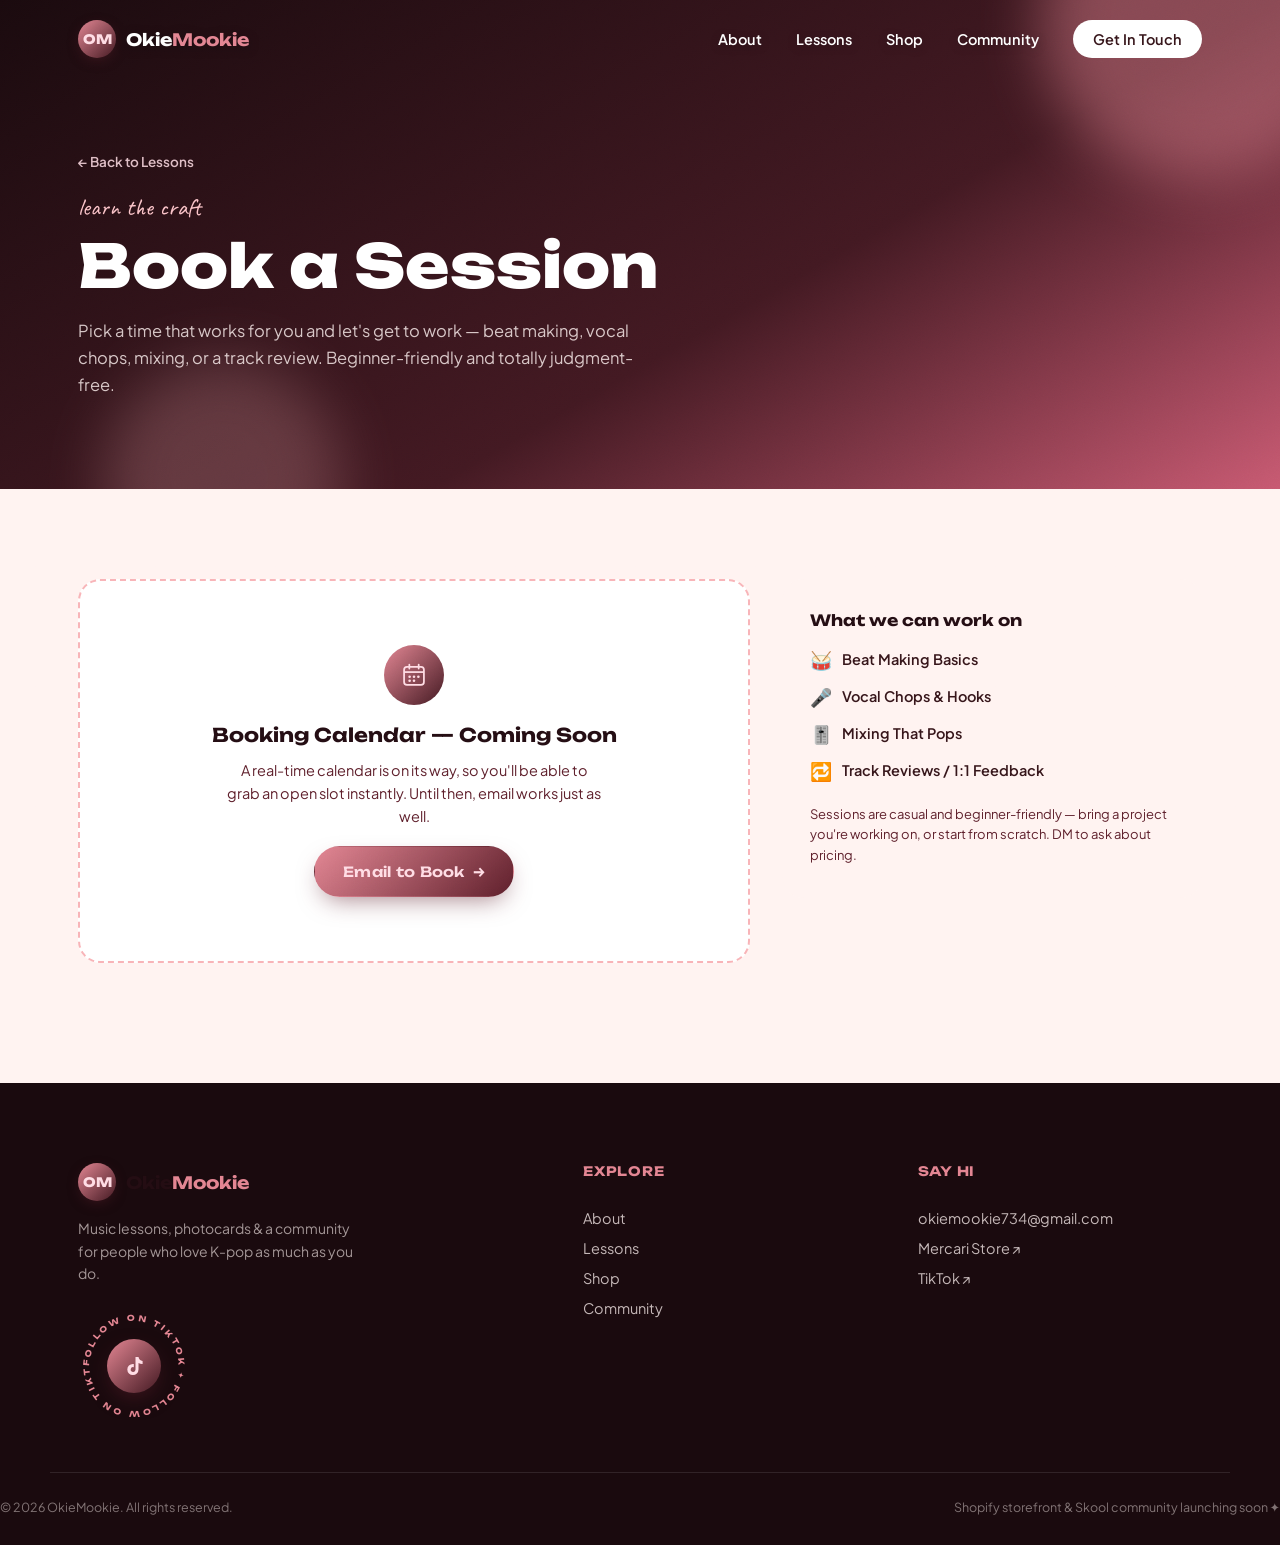
==== book.html @ fa84d5f9 "Initial commit: OkieMookie landing page Hero video/audio, About, Lessons, Shop, Community sections, " ====
<!DOCTYPE html>
<html lang="en">
<head>
<meta charset="UTF-8">
<meta name="viewport" content="width=device-width, initial-scale=1.0">
<title>Book a Session — OkieMookie</title>
<meta name="description" content="Book a 1:1 BandLab production lesson with OkieMookie — beat making, vocal chops, mixing, and more.">
<link rel="icon" type="image/svg+xml" href="favicon.svg">

<link rel="preconnect" href="https://fonts.googleapis.com">
<link rel="preconnect" href="https://fonts.gstatic.com" crossorigin>
<link href="https://fonts.googleapis.com/css2?family=Caveat:wght@600;700&family=Plus+Jakarta+Sans:ital,wght@0,400;0,500;0,600;0,700;0,800;1,500&family=Unbounded:wght@500;700;800;900&display=swap" rel="stylesheet">

<link rel="stylesheet" href="css/style.css">
</head>
<body>

<div class="grain" aria-hidden="true"></div>
<div class="cursor-glow" aria-hidden="true" id="cursorGlow"></div>

<!-- ============ NAV ============ -->
<header class="nav scrolled" id="nav">
  <div class="nav-inner">
    <a href="index.html#home" class="brand">
      <span class="brand-mark">OM</span>
      <span class="brand-word">Okie<em>Mookie</em></span>
    </a>

    <nav class="nav-links" id="navLinks">
      <a href="index.html#about">About</a>
      <a href="index.html#lessons">Lessons</a>
      <a href="index.html#shop">Shop</a>
      <a href="index.html#community">Community</a>
      <a href="index.html#contact" class="nav-cta">Get In Touch</a>
    </nav>

    <button class="nav-toggle" id="navToggle" aria-label="Toggle menu" aria-expanded="false">
      <span></span><span></span><span></span>
    </button>
  </div>
</header>

<!-- ============ PAGE HEADER ============ -->
<header class="page-header">
  <div class="page-header-blob-1" aria-hidden="true"></div>
  <div class="page-header-blob-2" aria-hidden="true"></div>
  <div class="container">
    <a href="index.html#lessons" class="back-link">&larr; Back to Lessons</a>
    <p class="kicker kicker-light reveal">learn the craft</p>
    <h1 class="reveal">Book a Session</h1>
    <p class="section-sub reveal">
      Pick a time that works for you and let's get to work — beat making,
      vocal chops, mixing, or a track review. Beginner-friendly and
      totally judgment-free.
    </p>
  </div>
</header>

<!-- ============ BOOKING ============ -->
<section class="albums-page-section">
  <div class="container">
    <div class="booking-layout">

      <div class="booking-embed-wrap reveal">
        <div class="booking-embed-placeholder">
          <span class="booking-placeholder-icon" aria-hidden="true">
            <svg viewBox="0 0 24 24" fill="none" xmlns="http://www.w3.org/2000/svg">
              <rect x="3.5" y="5" width="17" height="15.5" rx="2.5" stroke="currentColor" stroke-width="1.5"/>
              <path d="M3.5 9.5h17" stroke="currentColor" stroke-width="1.5"/>
              <path d="M8 3v3.5M16 3v3.5" stroke="currentColor" stroke-width="1.5" stroke-linecap="round"/>
              <circle cx="8.25" cy="13.5" r="1.1" fill="currentColor"/>
              <circle cx="12" cy="13.5" r="1.1" fill="currentColor"/>
              <circle cx="15.75" cy="13.5" r="1.1" fill="currentColor"/>
              <circle cx="8.25" cy="17" r="1.1" fill="currentColor"/>
              <circle cx="12" cy="17" r="1.1" fill="currentColor"/>
            </svg>
          </span>
          <h3>Booking Calendar — Coming Soon</h3>
          <p>A real-time calendar is on its way, so you'll be able to grab an open slot instantly. Until then, email works just as well.</p>
          <a href="mailto:okiemookie734@gmail.com?subject=BandLab%20Lesson%20Inquiry&body=Hi%20OkieMookie!%20I%27d%20love%20to%20book%20a%20BandLab%20production%20lesson.%20Here%27s%20a%20bit%20about%20what%20I%27m%20looking%20for%3A" class="btn btn-primary">
            Email to Book <span class="arrow">→</span>
          </a>
        </div>
      </div>

      <aside class="booking-side reveal">
        <h4>What we can work on</h4>
        <ul class="booking-side-list">
          <li><span>🥁</span> Beat Making Basics</li>
          <li><span>🎤</span> Vocal Chops &amp; Hooks</li>
          <li><span>🎚️</span> Mixing That Pops</li>
          <li><span>🔁</span> Track Reviews / 1:1 Feedback</li>
        </ul>
        <p class="booking-side-note">Sessions are casual and beginner-friendly — bring a project you're working on, or start from scratch. DM to ask about pricing.</p>
      </aside>

    </div>
  </div>
</section>

<!-- ============ FOOTER ============ -->
<footer class="footer" id="contact">
  <div class="container footer-grid">
    <div class="footer-brand">
      <a href="index.html#home" class="brand">
        <span class="brand-mark">OM</span>
        <span class="brand-word">Okie<em>Mookie</em></span>
      </a>
      <p>Music lessons, photocards &amp; a community for people who love K-pop as much as you do.</p>

      <a href="https://www.tiktok.com/@idkwhatimdoing7340" target="_blank" rel="noopener" class="tiktok-badge" aria-label="Follow OkieMookie on TikTok">
        <svg class="badge-ring" viewBox="0 0 120 120" aria-hidden="true">
          <defs>
            <path id="tiktokRingPath4" d="M60,60 m-48,0 a48,48 0 1,1 96,0 a48,48 0 1,1 -96,0" />
          </defs>
          <text font-family="'Unbounded', system-ui, sans-serif" font-size="8.6" font-weight="700" letter-spacing="2.5">
            <textPath href="#tiktokRingPath4" startOffset="0%">FOLLOW ON TIKTOK ✦ FOLLOW ON TIKTOK ✦&#160;</textPath>
          </text>
        </svg>
        <span class="badge-center">
          <svg viewBox="0 0 24 24" fill="none" xmlns="http://www.w3.org/2000/svg" aria-hidden="true">
            <path d="M16.5 3c.4 2.2 1.9 3.7 4.1 4v3.1c-1.5.1-2.9-.3-4.1-1.1v6.5a5.6 5.6 0 1 1-5.6-5.6c.3 0 .6 0 .9.1v3.2a2.4 2.4 0 1 0 1.7 2.3V3h3Z" fill="currentColor"/>
          </svg>
        </span>
        <span class="badge-pulse" aria-hidden="true"></span>
      </a>
    </div>

    <div class="footer-col">
      <h4>Explore</h4>
      <a href="index.html#about">About</a>
      <a href="index.html#lessons">Lessons</a>
      <a href="index.html#shop">Shop</a>
      <a href="index.html#community">Community</a>
    </div>

    <div class="footer-col">
      <h4>Say hi</h4>
      <a href="mailto:okiemookie734@gmail.com">okiemookie734@gmail.com</a>
      <a href="https://www.mercari.com/u/snextdoor_photocards/" target="_blank" rel="noopener">Mercari Store ↗</a>
      <a href="https://www.tiktok.com/@idkwhatimdoing7340" target="_blank" rel="noopener">TikTok ↗</a>
    </div>
  </div>
  <div class="footer-bottom">
    <span>© <span id="year"></span> OkieMookie. All rights reserved.</span>
    <span>Shopify storefront &amp; Skool community launching soon ✦</span>
  </div>
</footer>

<script src="js/main.js"></script>
</body>
</html>
---- css/style.css ----
/* ============================================================
   OkieMookie — palette sampled directly from Myvideo.mp4
   pinks/roses = background art, wine/oxblood = silhouette ink
   ============================================================ */
:root {
  --wine-950: #1a0a0e;
  --wine-900: #240d13;
  --wine-800: #36151a;
  --wine-700: #431922;
  --wine-600: #5e1f2b;
  --wine-500: #7a2c3a;
  --rose-600: #c85a72;
  --rose-500: #e38693;
  --rose-400: #eb8692;
  --pink-300: #f8b4b8;
  --pink-200: #fbc4c9;
  --pink-100: #ffdde5;
  --pink-50:  #fff3f1;
  --cream:    #fff8f6;
  --white:    #ffffff;

  --ink: var(--wine-900);
  --font-display: 'Unbounded', system-ui, sans-serif;
  --font-body: 'Plus Jakarta Sans', system-ui, sans-serif;
  --font-script: 'Caveat', cursive;

  --max-w: 1180px;
  --radius: 22px;
  --ease: cubic-bezier(.22,1,.36,1);
}

* { box-sizing: border-box; }
html { scroll-behavior: smooth; }

body {
  margin: 0;
  font-family: var(--font-body);
  background: var(--cream);
  color: var(--wine-900);
  -webkit-font-smoothing: antialiased;
  overflow-x: hidden;
}

img { max-width: 100%; display: block; }

a { color: inherit; text-decoration: none; }

::selection { background: var(--wine-800); color: var(--pink-100); }

.container {
  max-width: var(--max-w);
  margin: 0 auto;
  padding: 0 28px;
}

/* ---------- grain overlay ---------- */
.grain {
  position: fixed;
  inset: 0;
  z-index: 999;
  pointer-events: none;
  opacity: .045;
  mix-blend-mode: overlay;
  background-image: url("data:image/svg+xml,%3Csvg xmlns='http://www.w3.org/2000/svg' width='120' height='120'%3E%3Cfilter id='n'%3E%3CfeTurbulence type='fractalNoise' baseFrequency='0.85' numOctaves='2' stitchTiles='stitch'/%3E%3C/filter%3E%3Crect width='100%25' height='100%25' filter='url(%23n)'/%3E%3C/svg%3E");
}

.cursor-glow {
  position: fixed;
  top: 0; left: 0;
  width: 420px; height: 420px;
  margin-left: -210px; margin-top: -210px;
  border-radius: 50%;
  pointer-events: none;
  z-index: 1;
  background: radial-gradient(circle, rgba(227,134,147,.10), transparent 70%);
  transform: translate(-500px,-500px);
  transition: transform .15s linear;
  display: none;
}
@media (min-width: 900px) { .cursor-glow { display: block; } }

/* ---------- buttons ---------- */
.btn {
  display: inline-flex;
  align-items: center;
  gap: 8px;
  font-family: var(--font-display);
  font-size: 14px;
  font-weight: 600;
  letter-spacing: .02em;
  padding: 16px 28px;
  border-radius: 999px;
  border: 1.5px solid transparent;
  cursor: pointer;
  transition: transform .35s var(--ease), box-shadow .35s var(--ease), background .35s, color .35s, border-color .35s;
  white-space: nowrap;
}
.btn:hover { transform: translateY(-3px); }
.btn-primary {
  background: linear-gradient(135deg, var(--rose-500), var(--wine-600));
  color: var(--pink-100);
  box-shadow: 0 10px 24px -8px rgba(94,31,43,.55);
}
.btn-primary:hover { box-shadow: 0 16px 30px -8px rgba(94,31,43,.7); }
.btn-ghost {
  background: rgba(255,255,255,.08);
  color: var(--white);
  border-color: rgba(255,255,255,.55);
  backdrop-filter: blur(6px);
}
.btn-ghost:hover { background: rgba(255,255,255,.18); border-color: #fff; }
.btn-block { width: 100%; justify-content: center; }
.arrow { display: inline-block; transition: transform .3s var(--ease); }
.btn:hover .arrow { transform: translate(3px,-3px); }

/* ---------- reveal-on-scroll ---------- */
.reveal { opacity: 0; transform: translateY(28px); transition: opacity .8s var(--ease), transform .8s var(--ease); }
.reveal.in { opacity: 1; transform: translateY(0); }

/* ================= NAV ================= */
.nav {
  position: fixed;
  top: 0; left: 0; right: 0;
  z-index: 100;
  padding: 20px 0;
  transition: padding .35s var(--ease), background .35s var(--ease), box-shadow .35s var(--ease);
}
.nav.scrolled {
  padding: 12px 0;
  background: rgba(255,248,246,.75);
  backdrop-filter: blur(14px) saturate(140%);
  box-shadow: 0 8px 30px -12px rgba(54,21,26,.25);
}
.nav-inner {
  max-width: var(--max-w);
  margin: 0 auto;
  padding: 0 28px;
  display: flex;
  align-items: center;
  justify-content: space-between;
}
.brand { display: flex; align-items: center; gap: 10px; }
.brand-mark {
  width: 38px; height: 38px;
  border-radius: 50%;
  display: grid; place-items: center;
  font-family: var(--font-display);
  font-weight: 800;
  font-size: 13px;
  color: var(--pink-100);
  background: linear-gradient(135deg, var(--rose-500), var(--wine-700));
  box-shadow: 0 4px 14px -4px rgba(94,31,43,.6);
}
.brand-word {
  font-family: var(--font-display);
  font-weight: 700;
  font-size: 17px;
  color: var(--wine-900);
  transition: color .3s;
}
.hero .brand-word, .nav:not(.scrolled) .brand-word { color: var(--white); text-shadow: 0 2px 12px rgba(0,0,0,.25); }
.nav.scrolled .brand-word { color: var(--wine-900); text-shadow: none; }
.brand-word em { font-style: normal; color: var(--rose-500); }
.nav.scrolled .brand-word em { color: var(--wine-600); }

.nav-links { display: flex; align-items: center; gap: 34px; }
.nav-links a {
  font-size: 14.5px;
  font-weight: 600;
  color: var(--white);
  text-shadow: 0 2px 10px rgba(0,0,0,.25);
  position: relative;
  transition: color .3s;
}
.nav.scrolled .nav-links a { color: var(--wine-800); text-shadow: none; }
.nav-links a:not(.nav-cta)::after {
  content: '';
  position: absolute; left: 0; bottom: -6px;
  width: 0; height: 2px;
  background: currentColor;
  transition: width .3s var(--ease);
}
.nav-links a:not(.nav-cta):hover::after { width: 100%; }
.nav-cta {
  padding: 10px 20px;
  border-radius: 999px;
  background: var(--white);
  color: var(--wine-800) !important;
  text-shadow: none !important;
  font-weight: 700;
}
.nav.scrolled .nav-cta { background: linear-gradient(135deg, var(--rose-500), var(--wine-600)); color: var(--pink-100) !important; }

.nav-toggle {
  display: none;
  flex-direction: column;
  gap: 5px;
  background: none; border: none; cursor: pointer; padding: 8px;
}
.nav-toggle span { width: 24px; height: 2px; background: var(--white); border-radius: 2px; transition: all .3s; }
.nav.scrolled .nav-toggle span { background: var(--wine-800); }

@media (max-width: 860px) {
  .nav-toggle { display: flex; }
  .nav-links {
    position: fixed;
    top: 0; right: 0;
    height: 100vh; width: min(78vw, 320px);
    background: linear-gradient(180deg, var(--wine-900), var(--wine-800));
    flex-direction: column;
    justify-content: center;
    align-items: flex-start;
    padding: 40px;
    gap: 26px;
    transform: translateX(100%);
    transition: transform .45s var(--ease);
  }
  .nav-links.open { transform: translateX(0); }
  .nav-links a, .nav.scrolled .nav-links a { color: var(--pink-100); text-shadow: none; font-size: 20px; }
  .nav-cta, .nav.scrolled .nav-cta { background: var(--rose-500); color: var(--wine-900) !important; }
}

/* ================= HERO ================= */
.hero {
  position: relative;
  min-height: 100svh;
  display: flex;
  flex-direction: column;
  align-items: center;
  justify-content: center;
  overflow: hidden;
  background: var(--wine-900);
}
.hero-media { position: absolute; inset: 0; z-index: 0; }
.hero-video {
  width: 100%; height: 100%;
  object-fit: cover;
  object-position: center 30%;
  filter: saturate(1.15) contrast(1.05);
}
.hero-scrim {
  position: absolute; inset: 0;
  background:
    linear-gradient(0deg, var(--wine-950) 0%, rgba(36,13,19,.35) 38%, rgba(36,13,19,.15) 60%, rgba(36,13,19,.45) 100%);
}
.hero-scrim-left {
  position: absolute; inset: 0;
  background: linear-gradient(100deg, rgba(36,13,19,.72) 0%, rgba(36,13,19,.35) 32%, transparent 62%);
}

.hero-particles { position: absolute; inset: 0; z-index: 1; pointer-events: none; overflow: hidden; }
.note {
  position: absolute;
  bottom: -10%;
  color: rgba(255,221,229,.55);
  font-size: 20px;
  animation: float-up linear infinite;
  filter: drop-shadow(0 0 6px rgba(255,221,229,.4));
}
@keyframes float-up {
  0% { transform: translateY(0) translateX(0) rotate(0deg); opacity: 0; }
  10% { opacity: 1; }
  90% { opacity: .8; }
  100% { transform: translateY(-110vh) translateX(var(--drift,30px)) rotate(25deg); opacity: 0; }
}

.hero-content {
  position: relative;
  z-index: 2;
  max-width: 720px;
  padding: 140px 28px 90px;
  text-align: left;
  width: 100%;
  margin: 0 auto;
}
.eyebrow {
  font-family: var(--font-script);
  font-size: 22px;
  color: var(--pink-200);
  margin: 0 0 6px;
}
.hero-title {
  font-family: var(--font-display);
  font-weight: 800;
  font-size: clamp(46px, 9vw, 92px);
  line-height: .98;
  margin: 0;
  color: var(--white);
  text-shadow: 0 10px 40px rgba(0,0,0,.35);
}
.hero-title-accent {
  background: linear-gradient(100deg, var(--pink-200), var(--rose-500) 55%, var(--pink-100));
  -webkit-background-clip: text;
  background-clip: text;
  color: transparent;
}
.hero-tagline {
  font-family: var(--font-display);
  font-weight: 500;
  font-size: clamp(16px, 2.6vw, 22px);
  color: var(--pink-100);
  margin: 14px 0 18px;
  letter-spacing: .04em;
  text-transform: uppercase;
}
.hero-sub {
  font-size: 17px;
  line-height: 1.6;
  color: rgba(255,243,241,.88);
  max-width: 480px;
  margin: 0 0 34px;
}
.hero-actions { display: flex; flex-wrap: wrap; gap: 16px; }

.sound-toggle {
  position: absolute;
  right: 24px;
  bottom: 28px;
  z-index: 3;
  display: flex;
  align-items: center;
  gap: 8px;
  padding: 10px 16px 10px 12px;
  border-radius: 999px;
  border: 1px solid rgba(255,255,255,.35);
  background: rgba(36,13,19,.35);
  backdrop-filter: blur(8px);
  color: var(--pink-100);
  cursor: pointer;
  font-family: var(--font-body);
  font-size: 12.5px;
  font-weight: 600;
  transition: background .3s, border-color .3s;
}
.sound-toggle:hover { background: rgba(36,13,19,.55); border-color: #fff; }
.sound-toggle svg { width: 18px; height: 18px; }

.hero-credit {
  position: absolute;
  left: 24px;
  bottom: 28px;
  z-index: 3;
  margin: 0;
  padding: 10px 16px;
  border-radius: 999px;
  border: 1px solid rgba(255,255,255,.35);
  background: rgba(36,13,19,.35);
  backdrop-filter: blur(8px);
  color: var(--pink-100);
  font-size: 11.5px;
  font-weight: 600;
  letter-spacing: .03em;
  text-transform: uppercase;
  white-space: nowrap;
}
.hero-credit span {
  display: inline-block;
  opacity: 1;
  transition: opacity .35s ease;
}
.hero-credit span.swapping { opacity: 0; }

.scroll-cue {
  position: absolute;
  bottom: 28px; left: 50%;
  transform: translateX(-50%);
  z-index: 3;
  width: 26px; height: 42px;
  border: 2px solid rgba(255,255,255,.6);
  border-radius: 20px;
  display: none;
}
.scroll-cue span {
  position: absolute;
  top: 7px; left: 50%;
  width: 4px; height: 4px;
  margin-left: -2px;
  border-radius: 50%;
  background: #fff;
  animation: cue 1.6s ease-in-out infinite;
}
@keyframes cue { 0%{ transform: translateY(0); opacity: 1;} 70%{ opacity: 0;} 100%{ transform: translateY(14px); opacity: 0;} }
@media (min-width: 640px) { .scroll-cue { display: block; } }

@media (max-width: 640px) {
  .hero-content { text-align: left; padding-top: 120px; }
  .sound-toggle span#soundLabel { display: none; }
  .hero-credit {
    bottom: 80px;
    left: 24px;
    right: 24px;
    white-space: normal;
    max-width: none;
    font-size: 10.5px;
  }
}

/* ================= MARQUEE ================= */
.marquee {
  background: var(--wine-800);
  overflow: hidden;
  white-space: nowrap;
  padding: 14px 0;
  border-top: 1px solid var(--wine-600);
  border-bottom: 1px solid var(--wine-600);
}
.marquee-track {
  display: inline-flex;
  align-items: center;
  gap: 22px;
  animation: scroll-left 26s linear infinite;
}
.marquee-track span {
  font-family: var(--font-display);
  font-weight: 600;
  font-size: 14px;
  letter-spacing: .08em;
  color: var(--pink-200);
}
.marquee-track .dot { color: var(--rose-500); font-size: 12px; }
@keyframes scroll-left {
  from { transform: translateX(0); }
  to { transform: translateX(-50%); }
}

/* ================= SECTION SHARED ================= */
.kicker {
  font-family: var(--font-script);
  font-size: 24px;
  color: var(--rose-600);
  margin: 0 0 6px;
}
.kicker-light { color: var(--pink-200); }
.section-title {
  font-family: var(--font-display);
  font-weight: 700;
  font-size: clamp(28px, 4.4vw, 44px);
  line-height: 1.12;
  margin: 0 0 16px;
  max-width: 720px;
}
.section-sub {
  font-size: 16.5px;
  line-height: 1.65;
  color: var(--wine-700);
  max-width: 560px;
  margin: 0 0 44px;
}

/* ================= ABOUT ================= */
.about { padding: 120px 0; background: var(--cream); position: relative; }
.about-grid {
  display: grid;
  grid-template-columns: 1fr 1fr;
  gap: 64px;
  align-items: center;
}
.about-visual { position: relative; }
.about-frame {
  position: relative;
  border-radius: var(--radius);
  overflow: hidden;
  box-shadow: 0 30px 60px -20px rgba(54,21,26,.35);
  transform: rotate(-2.5deg);
  border: 6px solid var(--white);
}
.about-frame img { width: 100%; height: 100%; object-fit: cover; }
.about-blob {
  position: absolute;
  width: 240px; height: 240px;
  background: radial-gradient(circle, var(--pink-300), transparent 70%);
  filter: blur(10px);
  bottom: -60px; left: -60px;
  z-index: -1;
  border-radius: 50%;
  opacity: .8;
}
.tape {
  position: absolute;
  top: 18px; right: -14px;
  background: var(--pink-100);
  color: var(--wine-800);
  font-family: var(--font-script);
  font-size: 20px;
  padding: 6px 18px;
  transform: rotate(6deg);
  box-shadow: 0 6px 16px rgba(54,21,26,.25);
}
.about-copy h2 { color: var(--wine-900); }
.about-copy p { font-size: 16px; line-height: 1.7; color: var(--wine-700); margin: 0 0 16px; }
.stat-row { display: flex; gap: 30px; margin-top: 30px; flex-wrap: wrap; }
.stat { display: flex; flex-direction: column; }
.stat-num { font-family: var(--font-display); font-weight: 800; font-size: 22px; color: var(--rose-600); }
.stat-label { font-size: 12.5px; color: var(--wine-600); text-transform: uppercase; letter-spacing: .04em; margin-top: 2px; }

@media (max-width: 860px) {
  .about-grid { grid-template-columns: 1fr; gap: 60px; }
  .about-frame { transform: none; }
}

/* ================= LESSONS ================= */
.lessons {
  padding: 120px 0;
  background: linear-gradient(180deg, var(--wine-900), var(--wine-950));
  color: var(--pink-50);
  position: relative;
}
.lessons .section-title, .lessons h3 { color: var(--white); }
.lessons .section-sub { color: rgba(255,243,241,.75); }
.lesson-grid {
  display: grid;
  grid-template-columns: repeat(4, 1fr);
  gap: 20px;
  margin-bottom: 50px;
}
.lesson-card {
  background: rgba(255,255,255,.05);
  border: 1px solid rgba(255,255,255,.1);
  border-radius: var(--radius);
  padding: 30px 24px;
  transition: transform .4s var(--ease), background .4s, border-color .4s;
}
.lesson-card:hover { transform: translateY(-8px); background: rgba(255,255,255,.09); border-color: rgba(255,255,255,.22); }
.lesson-num {
  font-family: var(--font-display);
  font-weight: 800;
  font-size: 13px;
  color: var(--rose-500);
  background: rgba(227,134,147,.15);
  padding: 4px 10px;
  border-radius: 999px;
}
.lesson-card h3 { font-family: var(--font-display); font-size: 18px; margin: 18px 0 10px; }
.lesson-card p { font-size: 14.5px; line-height: 1.6; color: rgba(255,243,241,.7); margin: 0; }

.lesson-cta {
  display: flex; align-items: center; justify-content: space-between; gap: 24px; flex-wrap: wrap;
  border-top: 1px solid rgba(255,255,255,.14);
  padding-top: 36px;
}
.lesson-cta p { max-width: 420px; font-size: 15px; color: rgba(255,243,241,.75); margin: 0; }

@media (max-width: 980px) { .lesson-grid { grid-template-columns: 1fr 1fr; } }
@media (max-width: 560px) { .lesson-grid { grid-template-columns: 1fr; } }

/* ================= SHOP ================= */
.shop { padding: 120px 0; background: var(--pink-50); }
.shop-head { display: flex; justify-content: space-between; align-items: flex-start; gap: 30px; flex-wrap: wrap; }
.badge {
  display: inline-flex;
  align-items: center;
  gap: 8px;
  background: var(--white);
  border: 1px solid var(--pink-300);
  color: var(--wine-700);
  font-size: 13px;
  font-weight: 700;
  padding: 10px 18px;
  border-radius: 999px;
  white-space: nowrap;
  box-shadow: 0 6px 18px -8px rgba(94,31,43,.25);
}

.shop-grid {
  display: grid;
  grid-template-columns: repeat(3, 1fr);
  gap: 22px;
  margin: 50px 0;
}
.shop-card {
  background: var(--white);
  border-radius: var(--radius);
  overflow: hidden;
  box-shadow: 0 14px 34px -18px rgba(54,21,26,.3);
  transition: transform .4s var(--ease), box-shadow .4s var(--ease);
}
.shop-card:hover { transform: translateY(-8px) rotate(-.6deg); box-shadow: 0 22px 40px -16px rgba(54,21,26,.4); }
.shop-card h3 { font-family: var(--font-display); font-size: 15.5px; margin: 18px 18px 6px; color: var(--wine-900); }
.shop-card p { font-size: 13.5px; line-height: 1.55; color: var(--wine-600); margin: 0 18px 20px; }

.shop-card-link { display: block; cursor: pointer; }
.shop-card-cta {
  display: flex;
  align-items: center;
  gap: 6px;
  margin: -8px 18px 20px;
  font-family: var(--font-display);
  font-size: 12px;
  font-weight: 600;
  color: var(--rose-600);
}
.shop-card-link .shop-card-cta .arrow { transition: transform .3s var(--ease); }
.shop-card-link:hover .shop-card-cta .arrow { transform: translateX(4px); }
.shop-card-art {
  height: 150px;
  position: relative;
  overflow: hidden;
}
.shop-card-art::before {
  content: '';
  position: absolute; inset: -20%;
  background: repeating-linear-gradient(135deg, rgba(255,255,255,.35) 0 2px, transparent 2px 14px);
  animation: shimmer 5s linear infinite;
}
@keyframes shimmer { to { transform: translate(10%, 10%); } }
.shop-art-photo { padding: 0; }
.shop-art-photo::before { display: none; }
.shop-art-photo img {
  position: absolute;
  inset: 0;
  width: 100%;
  height: 100%;
  object-fit: cover;
  object-position: 35% 45%;
}
.shop-art-soon {
  position: absolute;
  inset: 0;
  z-index: 2;
  display: flex;
  align-items: center;
  justify-content: center;
  background: rgba(36,13,19,.45);
  backdrop-filter: blur(1.5px);
  color: var(--pink-100);
  font-family: var(--font-display);
  font-weight: 700;
  font-size: 13px;
  letter-spacing: .06em;
  text-transform: uppercase;
  text-align: center;
}
.shop-art-photo-portrait img { object-position: center 22%; }
.shop-art-1 { background: linear-gradient(135deg, var(--rose-500), var(--pink-300)); }
.shop-art-2 { background: linear-gradient(135deg, var(--wine-600), var(--rose-600)); }
.shop-art-3 { background: linear-gradient(135deg, var(--pink-300), var(--pink-100)); }
.shop-art-4 { background: linear-gradient(135deg, var(--wine-700), var(--wine-500)); }

.shop-cta {
  display: flex; align-items: center; gap: 18px; flex-wrap: wrap;
  padding-top: 10px;
}
.shop-cta-note { font-size: 13.5px; color: var(--wine-600); }

@media (max-width: 980px) { .shop-grid { grid-template-columns: 1fr 1fr; } }
@media (max-width: 560px) { .shop-grid { grid-template-columns: 1fr; } }

/* ================= COMMUNITY ================= */
.community {
  padding: 120px 0;
  background: var(--white);
}
.community-grid {
  display: grid;
  grid-template-columns: 1.2fr 1fr;
  gap: 60px;
  align-items: center;
}
.community-list { list-style: none; padding: 0; margin: 0; display: grid; gap: 16px; }
.community-list li { display: flex; align-items: center; gap: 12px; font-size: 15.5px; color: var(--wine-800); font-weight: 600; }
.community-list li span { font-size: 20px; }

.community-card {
  position: relative;
  background: linear-gradient(160deg, var(--wine-800), var(--wine-950));
  border-radius: 28px;
  padding: 44px 36px;
  color: var(--pink-50);
  text-align: center;
  overflow: hidden;
}
.community-card-glow {
  position: absolute;
  width: 260px; height: 260px;
  background: radial-gradient(circle, rgba(227,134,147,.4), transparent 70%);
  top: -80px; right: -80px;
}
.community-card h3 { font-family: var(--font-display); font-size: 22px; margin: 0 0 10px; }
.community-card p { font-size: 14.5px; color: rgba(255,243,241,.75); margin: 0 0 26px; }
.community-fineprint { margin: 16px 0 0; font-size: 12px; color: rgba(255,243,241,.5) !important; }

@media (max-width: 860px) { .community-grid { grid-template-columns: 1fr; gap: 50px; } }

/* ================= PAGE HEADER (subpages) ================= */
.page-header {
  position: relative;
  padding: 150px 0 90px;
  background: linear-gradient(150deg, var(--wine-950), var(--wine-700) 60%, var(--rose-600));
  color: var(--white);
  overflow: hidden;
}
.page-header-blob-1, .page-header-blob-2 {
  position: absolute;
  border-radius: 50%;
  filter: blur(30px);
  z-index: 0;
}
.page-header-blob-1 { width: 320px; height: 320px; background: var(--rose-500); opacity: .45; top: -140px; right: -80px; }
.page-header-blob-2 { width: 240px; height: 240px; background: var(--pink-300); opacity: .22; bottom: -110px; left: 8%; }
.page-header .container { position: relative; z-index: 1; }
.back-link {
  display: inline-flex;
  align-items: center;
  gap: 6px;
  font-size: 13.5px;
  font-weight: 600;
  color: var(--pink-100);
  margin-bottom: 22px;
  opacity: .85;
  transition: opacity .3s, transform .3s var(--ease);
}
.back-link:hover { opacity: 1; transform: translateX(-3px); }
.page-header h1 {
  font-family: var(--font-display);
  font-weight: 800;
  font-size: clamp(38px, 6vw, 60px);
  margin: 0 0 14px;
}
.page-header .section-sub { color: rgba(255,243,241,.8); margin-bottom: 0; max-width: 560px; }

/* ================= ALBUMS GRID ================= */
.albums-page-section { padding: 90px 0 120px; background: var(--pink-50); }
.album-grid {
  display: grid;
  grid-template-columns: repeat(auto-fit, minmax(240px, 320px));
  justify-content: center;
  gap: 26px;
  margin: 10px 0 56px;
}
.album-card {
  background: var(--white);
  border-radius: var(--radius);
  overflow: hidden;
  box-shadow: 0 14px 34px -18px rgba(54,21,26,.3);
  transition: transform .4s var(--ease), box-shadow .4s var(--ease);
}
.album-card:hover { transform: translateY(-8px) rotate(-.5deg); box-shadow: 0 22px 40px -16px rgba(54,21,26,.4); }
.album-art {
  position: relative;
  aspect-ratio: 1 / 1;
  display: grid;
  place-items: center;
  overflow: hidden;
}
.album-art::before {
  content: '';
  position: absolute; inset: -20%;
  background: repeating-linear-gradient(135deg, rgba(255,255,255,.35) 0 2px, transparent 2px 14px);
  animation: shimmer 5s linear infinite;
}
.album-art svg { width: 44%; height: 44%; position: relative; z-index: 1; }
.album-art-photo::before { display: none; }
.album-art-photo img {
  position: absolute;
  inset: 0;
  width: 100%;
  height: 100%;
  object-fit: cover;
}
.album-card-link { display: block; cursor: pointer; }

/* ---- Sold out state ---- */
.album-card.is-sold-out { cursor: default; }
.album-card.is-sold-out:hover { transform: none; box-shadow: 0 14px 34px -18px rgba(54,21,26,.3); }
.album-card.is-sold-out .album-art img { filter: grayscale(30%) brightness(.88); }
.album-card.is-sold-out .album-tag { opacity: 0; }
.album-card.is-sold-out h3 { color: var(--wine-600); }
.album-card.is-sold-out .shop-card-cta { color: var(--wine-600); }
.sold-out-stamp {
  position: absolute;
  top: 50%;
  left: 50%;
  z-index: 3;
  transform: translate(-50%, -50%) rotate(-9deg);
  padding: 8px 22px;
  border: 3px solid var(--pink-100);
  border-radius: 8px;
  color: var(--pink-100);
  font-family: var(--font-display);
  font-weight: 800;
  font-size: 19px;
  letter-spacing: .07em;
  text-transform: uppercase;
  background: rgba(26,10,14,.4);
  backdrop-filter: blur(1px);
  white-space: nowrap;
}
.album-art-1 { background: linear-gradient(135deg, var(--rose-500), var(--pink-300)); }
.album-art-2 { background: linear-gradient(135deg, var(--wine-600), var(--rose-600)); }
.album-art-3 { background: linear-gradient(135deg, var(--pink-300), var(--pink-100)); }
.album-art-4 { background: linear-gradient(135deg, var(--wine-700), var(--wine-500)); }
.album-art-5 { background: linear-gradient(135deg, var(--rose-600), var(--wine-800)); }
.album-art-6 { background: linear-gradient(135deg, var(--pink-200), var(--rose-500)); }
.album-tag {
  position: absolute;
  top: 12px; left: 12px;
  z-index: 2;
  background: rgba(255,255,255,.85);
  color: var(--wine-800);
  font-size: 10.5px;
  font-weight: 700;
  letter-spacing: .03em;
  text-transform: uppercase;
  padding: 5px 10px;
  border-radius: 999px;
}
.album-card h3 { font-family: var(--font-display); font-size: 15.5px; margin: 18px 18px 4px; color: var(--wine-900); }
.album-card p { font-size: 13px; line-height: 1.5; color: var(--wine-600); margin: 0 18px 20px; }

/* ================= BOOKING PAGE ================= */
.booking-layout {
  display: grid;
  grid-template-columns: 1.6fr 1fr;
  gap: 32px;
  align-items: start;
}
.booking-embed-placeholder {
  border: 2px dashed var(--pink-300);
  border-radius: var(--radius);
  background: var(--white);
  padding: 64px 36px;
  text-align: center;
  display: flex;
  flex-direction: column;
  align-items: center;
  gap: 12px;
}
.booking-placeholder-icon {
  width: 60px;
  height: 60px;
  border-radius: 50%;
  display: grid;
  place-items: center;
  background: linear-gradient(135deg, var(--rose-500), var(--wine-700));
  color: var(--pink-100);
  margin-bottom: 6px;
}
.booking-placeholder-icon svg { width: 28px; height: 28px; }
.booking-embed-placeholder h3 {
  font-family: var(--font-display);
  font-size: 19px;
  color: var(--wine-900);
  margin: 0;
}
.booking-embed-placeholder p {
  font-size: 14.5px;
  color: var(--wine-600);
  max-width: 380px;
  margin: 0 0 6px;
  line-height: 1.6;
}
.booking-side {
  background: var(--pink-50);
  border-radius: var(--radius);
  padding: 32px 28px;
}
.booking-side h4 {
  font-family: var(--font-display);
  font-size: 15.5px;
  color: var(--wine-900);
  margin: 0 0 18px;
}
.booking-side-list { list-style: none; padding: 0; margin: 0 0 22px; display: grid; gap: 14px; }
.booking-side-list li { display: flex; align-items: center; gap: 10px; font-size: 14.5px; font-weight: 600; color: var(--wine-800); }
.booking-side-list li span { font-size: 18px; }
.booking-side-note { font-size: 13px; color: var(--wine-600); line-height: 1.6; margin: 0; }

@media (max-width: 860px) { .booking-layout { grid-template-columns: 1fr; } }

/* ================= FOOTER ================= */
.footer { background: var(--wine-950); color: var(--pink-100); padding: 80px 0 30px; }
.footer-grid {
  display: grid;
  grid-template-columns: 1.6fr 1fr 1fr;
  gap: 50px;
  padding-bottom: 50px;
  border-bottom: 1px solid rgba(255,255,255,.1);
}
.footer-brand p { font-size: 14px; color: rgba(255,243,241,.6); line-height: 1.6; margin: 16px 0 0; max-width: 280px; }

/* ---- TikTok spinning sticker badge ---- */
.tiktok-badge {
  position: relative;
  display: inline-flex;
  align-items: center;
  justify-content: center;
  width: 112px;
  height: 112px;
  margin-top: 26px;
  border-radius: 50%;
}
.tiktok-badge .badge-ring {
  position: absolute;
  inset: 0;
  width: 100%;
  height: 100%;
  fill: var(--rose-500);
  animation: badge-spin 10s linear infinite;
  transition: animation-duration .3s;
}
.tiktok-badge:hover .badge-ring { animation-duration: 3.5s; }
.tiktok-badge .badge-center {
  position: relative;
  z-index: 1;
  width: 54px;
  height: 54px;
  border-radius: 50%;
  display: grid;
  place-items: center;
  background: linear-gradient(135deg, var(--rose-500), var(--wine-700));
  box-shadow: 0 8px 22px -6px rgba(94,31,43,.65);
  transition: transform .4s var(--ease);
}
.tiktok-badge:hover .badge-center { transform: scale(1.14) rotate(-10deg); }
.tiktok-badge .badge-center svg { width: 24px; height: 24px; color: var(--pink-100); }
.tiktok-badge .badge-pulse {
  position: absolute;
  inset: 0;
  border-radius: 50%;
  border: 1.5px solid var(--rose-400);
  opacity: 0;
  animation: badge-pulse 2.6s ease-out infinite;
}
@keyframes badge-spin { to { transform: rotate(360deg); } }
@keyframes badge-pulse {
  0% { transform: scale(.72); opacity: .55; }
  100% { transform: scale(1.08); opacity: 0; }
}
@media (prefers-reduced-motion: reduce) {
  .tiktok-badge .badge-ring { animation: none; }
  .tiktok-badge .badge-pulse { animation: none; display: none; }
}
.footer-col h4 { font-family: var(--font-display); font-size: 13px; letter-spacing: .06em; text-transform: uppercase; color: var(--rose-500); margin: 0 0 18px; }
.footer-col { display: flex; flex-direction: column; gap: 12px; }
.footer-col a { font-size: 14.5px; color: rgba(255,243,241,.75); transition: color .3s; }
.footer-col a:hover { color: var(--white); }
.footer-bottom {
  padding-top: 26px;
  display: flex; justify-content: space-between; flex-wrap: wrap; gap: 10px;
  font-size: 12.5px; color: rgba(255,243,241,.45);
}

@media (max-width: 700px) {
  .footer-grid { grid-template-columns: 1fr; gap: 34px; }
}
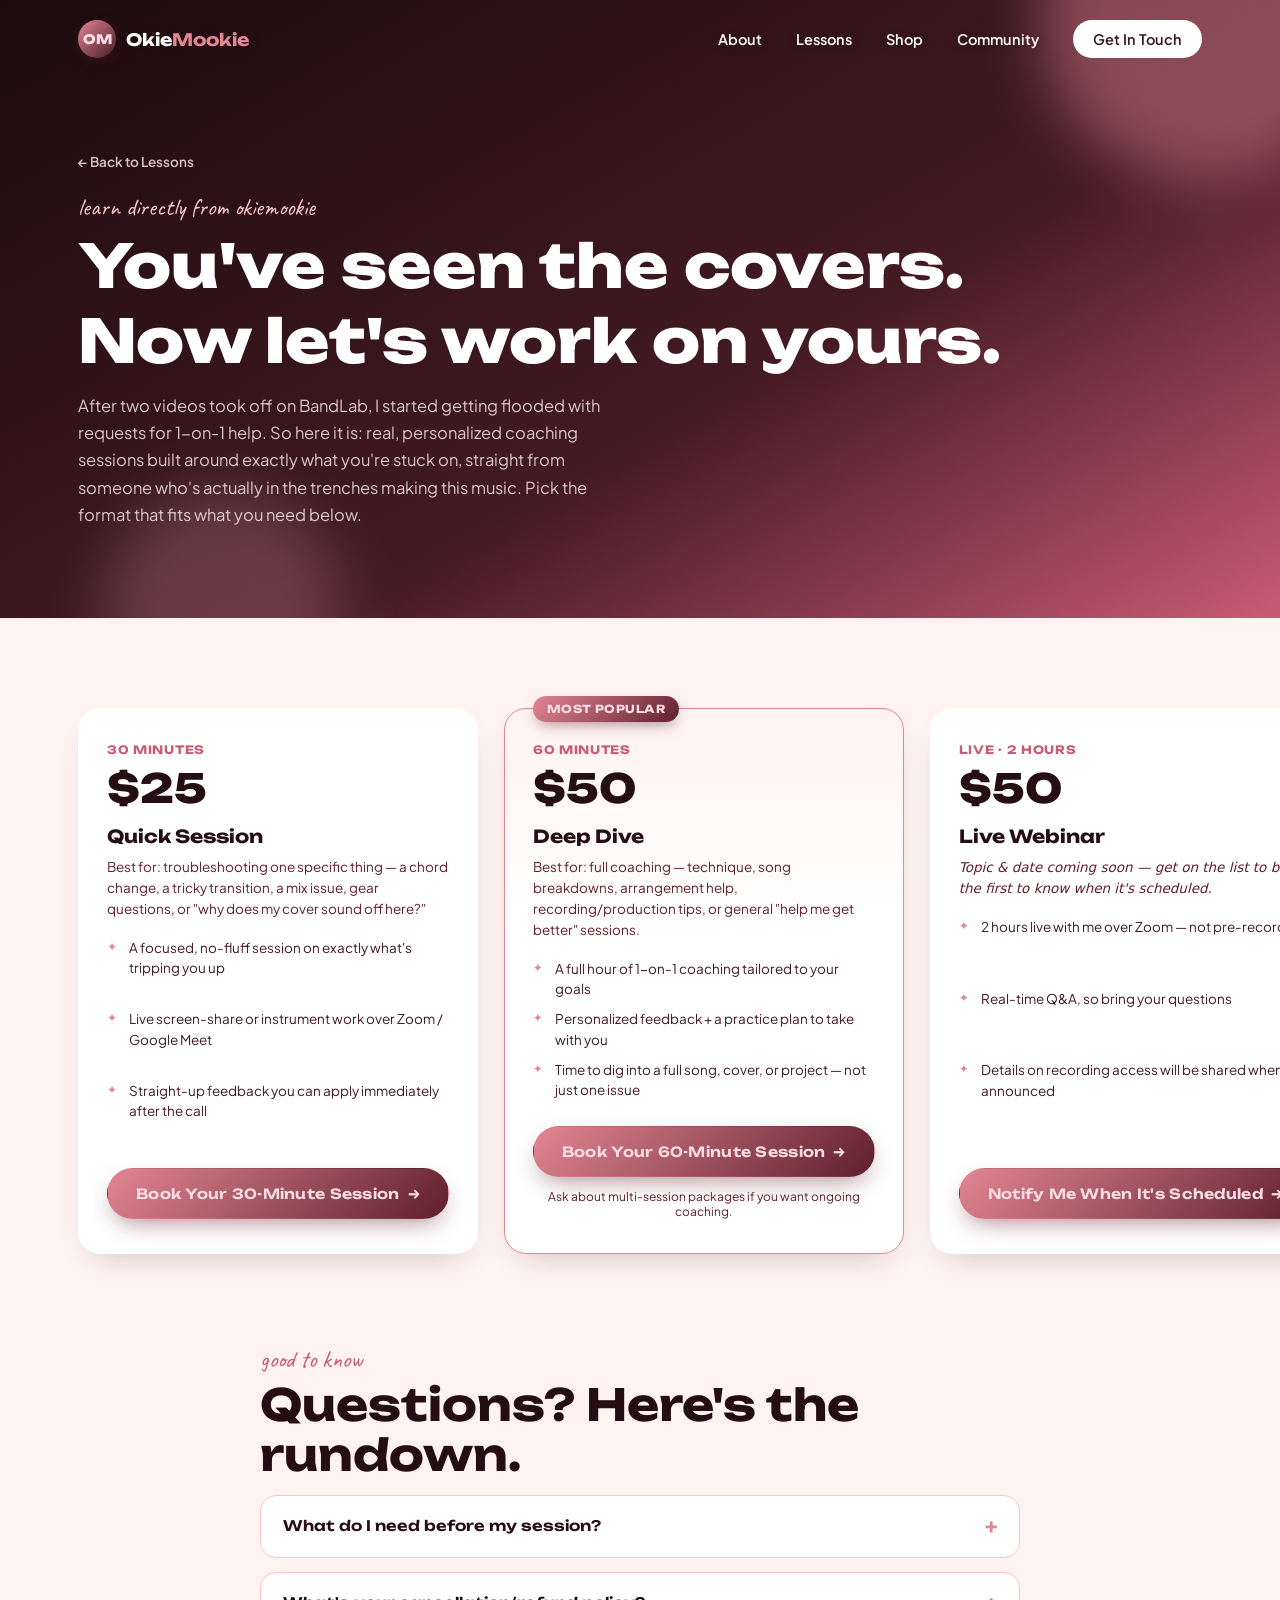
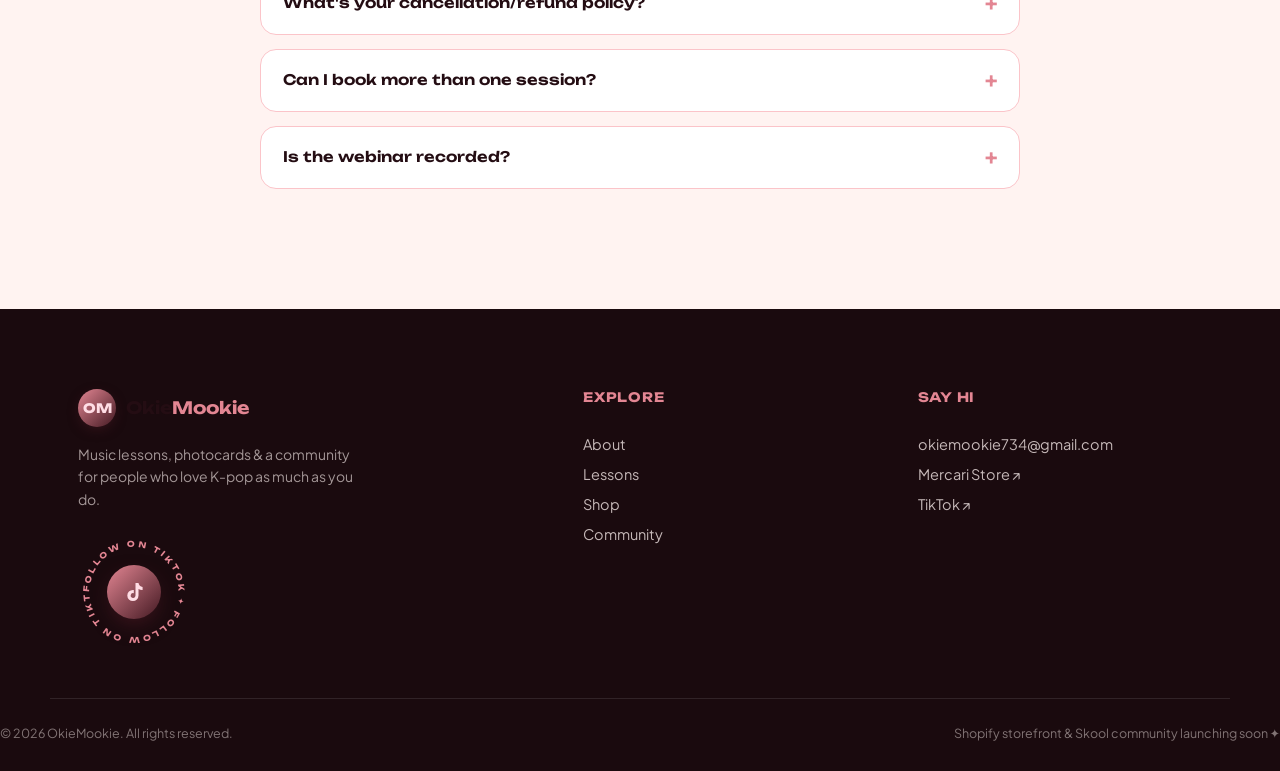
==== commit 65945505: "Rebuild Book a Session page with pricing tiers and FAQ Adds 30-min (5), 60-min (0), and webinar (0) " ====
--- a/book.html
+++ b/book.html
@@ -46,55 +46,98 @@
   <div class="page-header-blob-2" aria-hidden="true"></div>
   <div class="container">
     <a href="index.html#lessons" class="back-link">&larr; Back to Lessons</a>
-    <p class="kicker kicker-light reveal">learn the craft</p>
-    <h1 class="reveal">Book a Session</h1>
+    <p class="kicker kicker-light reveal">learn directly from okiemookie</p>
+    <h1 class="reveal">You've seen the covers.<br>Now let's work on yours.</h1>
     <p class="section-sub reveal">
-      Pick a time that works for you and let's get to work — beat making,
-      vocal chops, mixing, or a track review. Beginner-friendly and
-      totally judgment-free.
+      After two videos took off on BandLab, I started getting flooded with
+      requests for 1-on-1 help. So here it is: real, personalized coaching
+      sessions built around exactly what you're stuck on, straight from
+      someone who's actually in the trenches making this music. Pick the
+      format that fits what you need below.
     </p>
   </div>
 </header>
 
-<!-- ============ BOOKING ============ -->
+<!-- ============ PRICING / BOOKING OPTIONS ============ -->
 <section class="albums-page-section">
   <div class="container">
-    <div class="booking-layout">
 
-      <div class="booking-embed-wrap reveal">
-        <div class="booking-embed-placeholder">
-          <span class="booking-placeholder-icon" aria-hidden="true">
-            <svg viewBox="0 0 24 24" fill="none" xmlns="http://www.w3.org/2000/svg">
-              <rect x="3.5" y="5" width="17" height="15.5" rx="2.5" stroke="currentColor" stroke-width="1.5"/>
-              <path d="M3.5 9.5h17" stroke="currentColor" stroke-width="1.5"/>
-              <path d="M8 3v3.5M16 3v3.5" stroke="currentColor" stroke-width="1.5" stroke-linecap="round"/>
-              <circle cx="8.25" cy="13.5" r="1.1" fill="currentColor"/>
-              <circle cx="12" cy="13.5" r="1.1" fill="currentColor"/>
-              <circle cx="15.75" cy="13.5" r="1.1" fill="currentColor"/>
-              <circle cx="8.25" cy="17" r="1.1" fill="currentColor"/>
-              <circle cx="12" cy="17" r="1.1" fill="currentColor"/>
-            </svg>
-          </span>
-          <h3>Booking Calendar — Coming Soon</h3>
-          <p>A real-time calendar is on its way, so you'll be able to grab an open slot instantly. Until then, email works just as well.</p>
-          <a href="mailto:okiemookie734@gmail.com?subject=BandLab%20Lesson%20Inquiry&body=Hi%20OkieMookie!%20I%27d%20love%20to%20book%20a%20BandLab%20production%20lesson.%20Here%27s%20a%20bit%20about%20what%20I%27m%20looking%20for%3A" class="btn btn-primary">
-            Email to Book <span class="arrow">→</span>
-          </a>
-        </div>
+    <div class="pricing-grid">
+
+      <div class="pricing-card reveal">
+        <span class="pricing-duration">30 MINUTES</span>
+        <div class="pricing-amount">$25</div>
+        <h3>Quick Session</h3>
+        <p class="pricing-best-for">Best for: troubleshooting one specific thing — a chord change, a tricky transition, a mix issue, gear questions, or "why does my cover sound off here?"</p>
+        <ul class="pricing-features">
+          <li>A focused, no-fluff session on exactly what's tripping you up</li>
+          <li>Live screen-share or instrument work over Zoom / Google Meet</li>
+          <li>Straight-up feedback you can apply immediately after the call</li>
+        </ul>
+        <a href="mailto:okiemookie734@gmail.com?subject=Book%3A%2030-Minute%20Quick%20Session%20(%2425)&body=Hi%20OkieMookie!%20I%27d%20love%20to%20book%20the%2030-minute%20Quick%20Session%20(%2425).%20Here%27s%20what%20I%27m%20stuck%20on%3A" class="btn btn-primary btn-block">
+          Book Your 30-Minute Session <span class="arrow">→</span>
+        </a>
       </div>
 
-      <aside class="booking-side reveal">
-        <h4>What we can work on</h4>
-        <ul class="booking-side-list">
-          <li><span>🥁</span> Beat Making Basics</li>
-          <li><span>🎤</span> Vocal Chops &amp; Hooks</li>
-          <li><span>🎚️</span> Mixing That Pops</li>
-          <li><span>🔁</span> Track Reviews / 1:1 Feedback</li>
+      <div class="pricing-card pricing-card-featured reveal">
+        <span class="pricing-featured-tag">Most Popular</span>
+        <span class="pricing-duration">60 MINUTES</span>
+        <div class="pricing-amount">$50</div>
+        <h3>Deep Dive</h3>
+        <p class="pricing-best-for">Best for: full coaching — technique, song breakdowns, arrangement help, recording/production tips, or general "help me get better" sessions.</p>
+        <ul class="pricing-features">
+          <li>A full hour of 1-on-1 coaching tailored to your goals</li>
+          <li>Personalized feedback + a practice plan to take with you</li>
+          <li>Time to dig into a full song, cover, or project — not just one issue</li>
         </ul>
-        <p class="booking-side-note">Sessions are casual and beginner-friendly — bring a project you're working on, or start from scratch. DM to ask about pricing.</p>
-      </aside>
+        <a href="mailto:okiemookie734@gmail.com?subject=Book%3A%2060-Minute%20Deep%20Dive%20(%2450)&body=Hi%20OkieMookie!%20I%27d%20love%20to%20book%20the%2060-minute%20Deep%20Dive%20(%2450).%20Here%27s%20what%20I%27m%20working%20on%3A" class="btn btn-primary btn-block">
+          Book Your 60-Minute Session <span class="arrow">→</span>
+        </a>
+        <p class="pricing-footnote">Ask about multi-session packages if you want ongoing coaching.</p>
+      </div>
+
+      <div class="pricing-card reveal">
+        <span class="pricing-duration">LIVE · 2 HOURS</span>
+        <div class="pricing-amount">$50</div>
+        <h3>Live Webinar</h3>
+        <p class="pricing-best-for pricing-tba">Topic &amp; date coming soon — get on the list to be the first to know when it's scheduled.</p>
+        <ul class="pricing-features">
+          <li>2 hours live with me over Zoom — not pre-recorded</li>
+          <li>Real-time Q&amp;A, so bring your questions</li>
+          <li>Details on recording access will be shared when it's announced</li>
+        </ul>
+        <a href="mailto:okiemookie734@gmail.com?subject=Notify%20Me%3A%20Live%20Webinar&body=Hi%20OkieMookie!%20Add%20me%20to%20the%20list%20for%20the%20live%20webinar%20%E2%80%94%20let%20me%20know%20when%20it%27s%20scheduled." class="btn btn-primary btn-block">
+          Notify Me When It's Scheduled <span class="arrow">→</span>
+        </a>
+      </div>
 
     </div>
+
+    <!-- ============ FAQ ============ -->
+    <div class="faq-section">
+      <p class="kicker reveal">good to know</p>
+      <h2 class="section-title reveal">Questions? Here's the rundown.</h2>
+
+      <div class="faq-list">
+        <details class="faq-item reveal">
+          <summary>What do I need before my session?</summary>
+          <p>Just your instrument/setup and a stable internet connection. You'll fill out a few quick questions when you book so I know what to focus on.</p>
+        </details>
+        <details class="faq-item reveal">
+          <summary>What's your cancellation/refund policy?</summary>
+          <p>Reach out as early as you can if you need to reschedule and I'll always work with you to find a new time. Full refund policy details will be confirmed at booking.</p>
+        </details>
+        <details class="faq-item reveal">
+          <summary>Can I book more than one session?</summary>
+          <p>Yes! Package deals are available for multiple 60-minute sessions — reach out or check the booking page for current pricing.</p>
+        </details>
+        <details class="faq-item reveal">
+          <summary>Is the webinar recorded?</summary>
+          <p>Details on this will be shared once the webinar date is announced — get on the notify list above and you'll be the first to know.</p>
+        </details>
+      </div>
+    </div>
+
   </div>
 </section>
 
--- a/css/style.css
+++ b/css/style.css
@@ -867,6 +867,137 @@
 
 @media (max-width: 860px) { .booking-layout { grid-template-columns: 1fr; } }
 
+/* ================= PRICING CARDS ================= */
+.pricing-grid {
+  display: grid;
+  grid-template-columns: repeat(3, 1fr);
+  gap: 26px;
+  margin-bottom: 90px;
+  align-items: stretch;
+}
+.pricing-card {
+  display: flex;
+  flex-direction: column;
+  background: var(--white);
+  border-radius: var(--radius);
+  padding: 34px 28px;
+  box-shadow: 0 14px 34px -18px rgba(54,21,26,.3);
+  border: 1px solid transparent;
+  transition: transform .4s var(--ease), box-shadow .4s var(--ease);
+}
+.pricing-card:hover { transform: translateY(-6px); box-shadow: 0 22px 40px -16px rgba(54,21,26,.4); }
+.pricing-card-featured {
+  border-color: var(--rose-500);
+  background: linear-gradient(180deg, var(--pink-50), var(--white) 40%);
+  position: relative;
+}
+.pricing-featured-tag {
+  position: absolute;
+  top: -13px;
+  left: 28px;
+  background: linear-gradient(135deg, var(--rose-500), var(--wine-600));
+  color: var(--pink-100);
+  font-family: var(--font-display);
+  font-size: 11px;
+  font-weight: 700;
+  letter-spacing: .04em;
+  text-transform: uppercase;
+  padding: 6px 14px;
+  border-radius: 999px;
+  box-shadow: 0 6px 14px -4px rgba(94,31,43,.5);
+}
+.pricing-duration {
+  font-family: var(--font-display);
+  font-size: 11.5px;
+  font-weight: 700;
+  letter-spacing: .06em;
+  color: var(--rose-600);
+}
+.pricing-amount {
+  font-family: var(--font-display);
+  font-weight: 800;
+  font-size: 40px;
+  color: var(--wine-900);
+  margin: 6px 0 12px;
+}
+.pricing-card h3 { font-family: var(--font-display); font-size: 18px; margin: 0 0 10px; color: var(--wine-900); }
+.pricing-best-for {
+  font-size: 13.5px;
+  line-height: 1.55;
+  color: var(--wine-600);
+  margin: 0 0 18px;
+}
+.pricing-tba { font-style: italic; }
+.pricing-features {
+  list-style: none;
+  padding: 0;
+  margin: 0 0 26px;
+  display: grid;
+  gap: 10px;
+  flex-grow: 1;
+}
+.pricing-features li {
+  position: relative;
+  padding-left: 22px;
+  font-size: 13.5px;
+  line-height: 1.5;
+  color: var(--wine-700);
+}
+.pricing-features li::before {
+  content: '✦';
+  position: absolute;
+  left: 0;
+  top: 0;
+  color: var(--rose-500);
+  font-size: 12px;
+}
+.pricing-footnote {
+  font-size: 12px;
+  color: var(--wine-600);
+  text-align: center;
+  margin: 12px 0 0;
+}
+
+@media (max-width: 980px) { .pricing-grid { grid-template-columns: 1fr 1fr; } }
+@media (max-width: 640px) { .pricing-grid { grid-template-columns: 1fr; } }
+
+/* ================= FAQ ================= */
+.faq-section { max-width: 760px; margin: 0 auto; }
+.faq-list { display: grid; gap: 14px; }
+.faq-item {
+  background: var(--white);
+  border: 1px solid var(--pink-200);
+  border-radius: 16px;
+  padding: 18px 22px;
+}
+.faq-item summary {
+  font-family: var(--font-display);
+  font-size: 14.5px;
+  font-weight: 600;
+  color: var(--wine-900);
+  cursor: pointer;
+  list-style: none;
+  display: flex;
+  align-items: center;
+  justify-content: space-between;
+  gap: 12px;
+}
+.faq-item summary::-webkit-details-marker { display: none; }
+.faq-item summary::after {
+  content: '+';
+  font-size: 20px;
+  color: var(--rose-500);
+  flex-shrink: 0;
+  transition: transform .3s var(--ease);
+}
+.faq-item[open] summary::after { transform: rotate(45deg); }
+.faq-item p {
+  font-size: 13.5px;
+  line-height: 1.6;
+  color: var(--wine-600);
+  margin: 14px 0 0;
+}
+
 /* ================= FOOTER ================= */
 .footer { background: var(--wine-950); color: var(--pink-100); padding: 80px 0 30px; }
 .footer-grid {
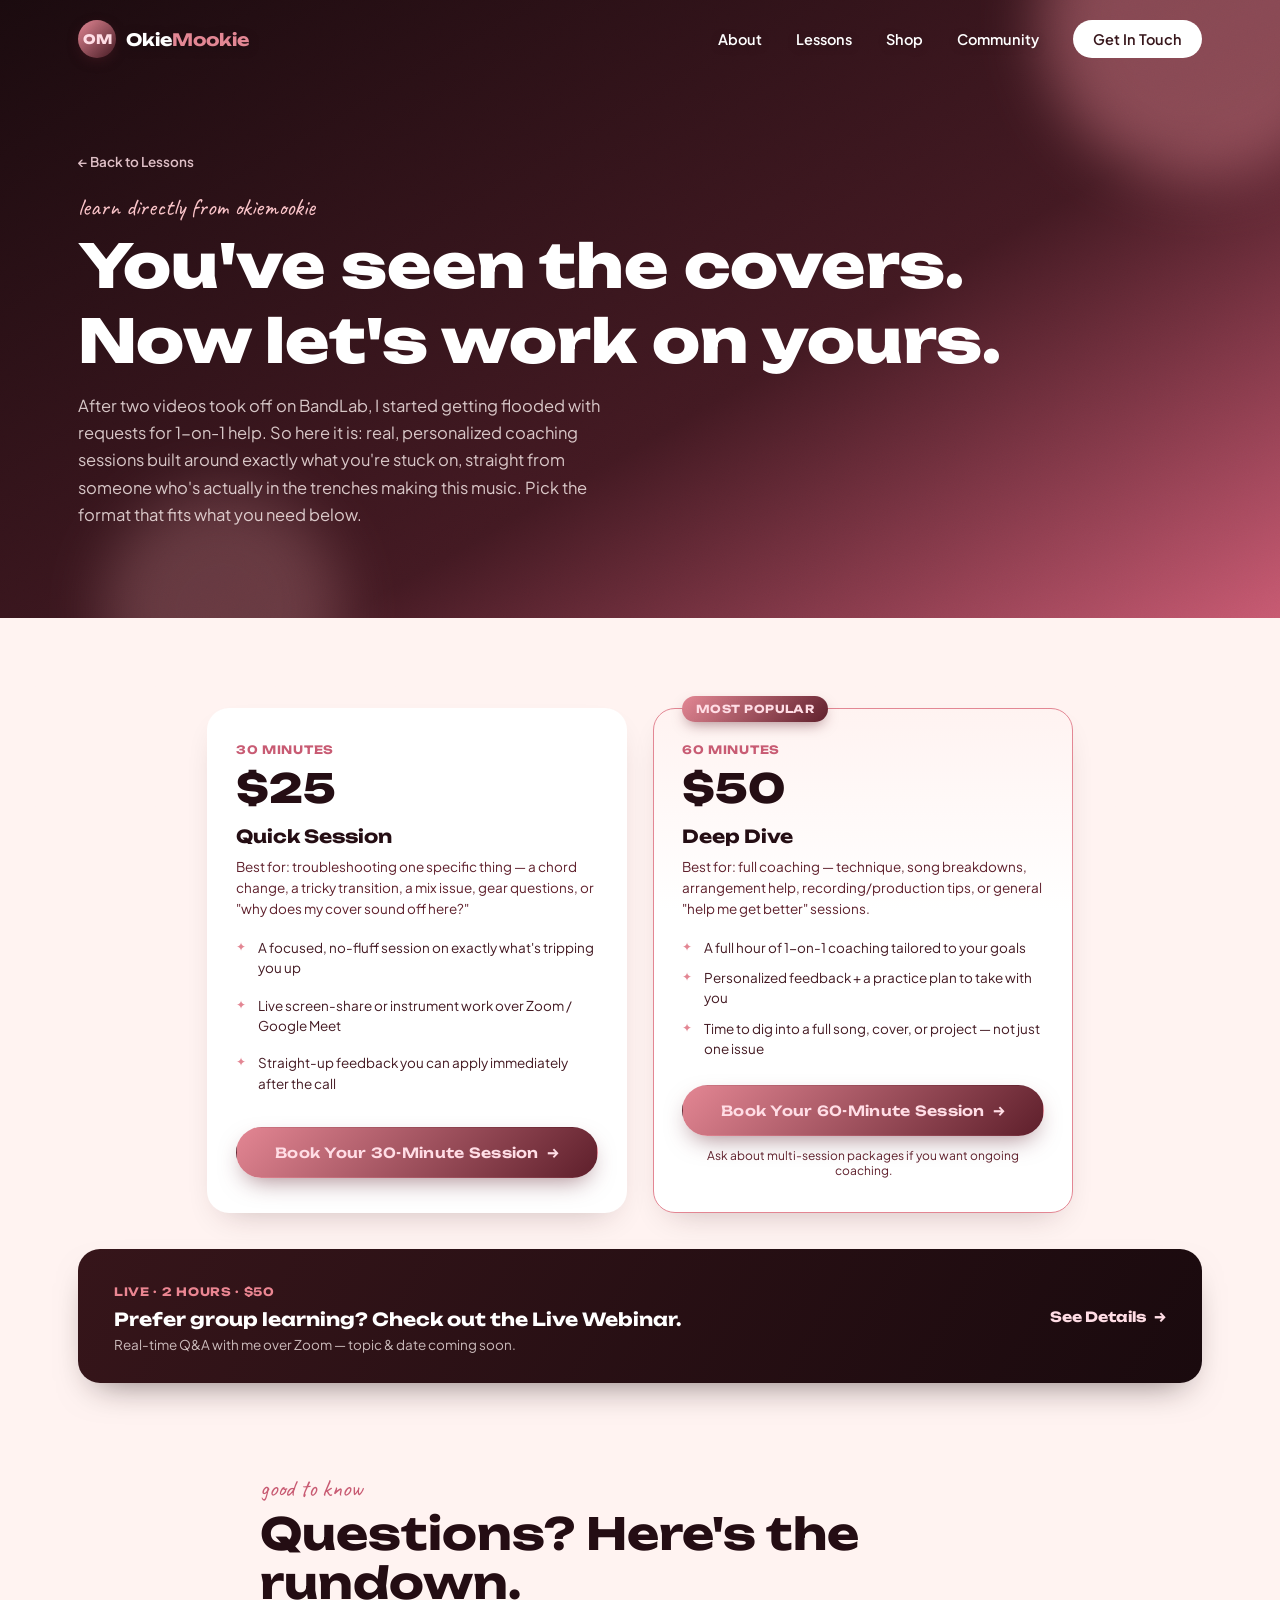
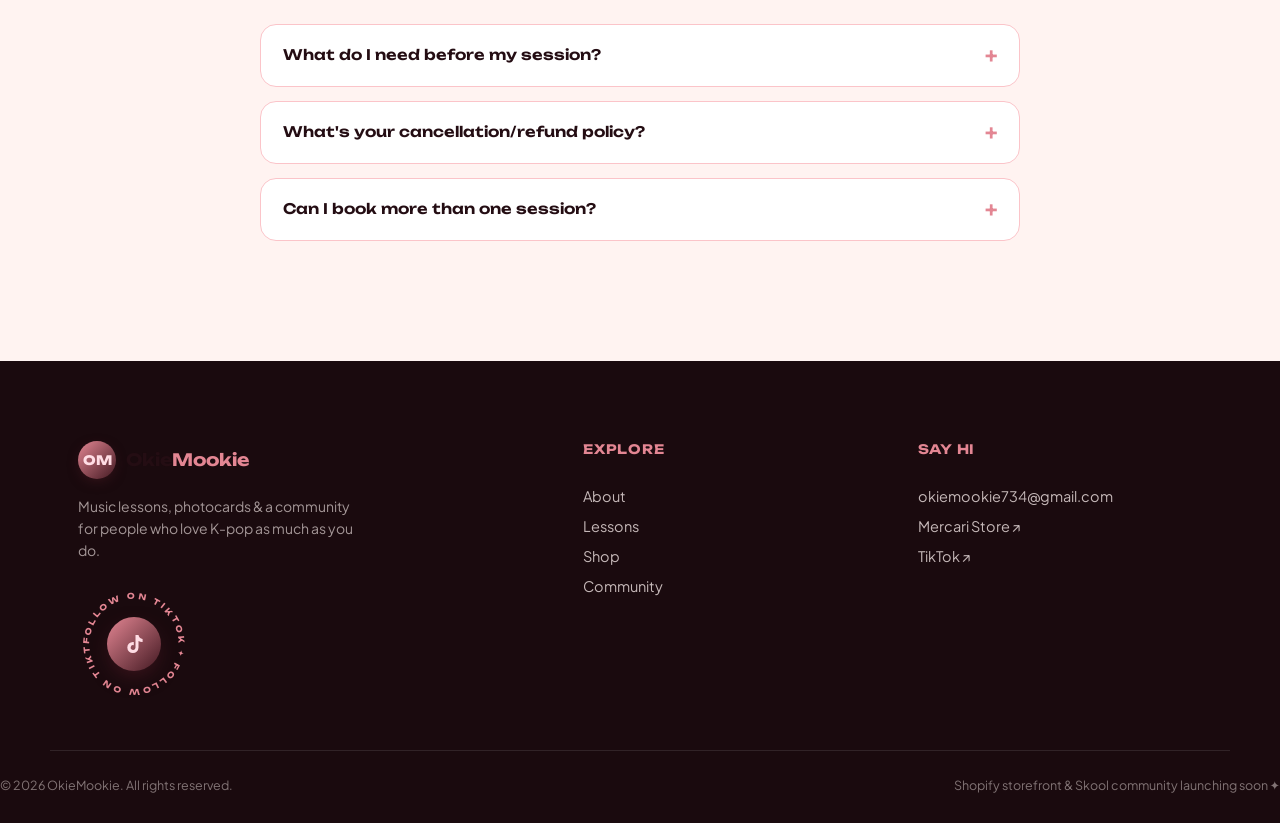
==== commit 7522433e: "Split webinar into its own page, link from Book a Session Removes the webinar pricing card from book" ====
--- a/book.html
+++ b/book.html
@@ -96,22 +96,16 @@
         <p class="pricing-footnote">Ask about multi-session packages if you want ongoing coaching.</p>
       </div>
 
-      <div class="pricing-card reveal">
-        <span class="pricing-duration">LIVE · 2 HOURS</span>
-        <div class="pricing-amount">$50</div>
-        <h3>Live Webinar</h3>
-        <p class="pricing-best-for pricing-tba">Topic &amp; date coming soon — get on the list to be the first to know when it's scheduled.</p>
-        <ul class="pricing-features">
-          <li>2 hours live with me over Zoom — not pre-recorded</li>
-          <li>Real-time Q&amp;A, so bring your questions</li>
-          <li>Details on recording access will be shared when it's announced</li>
-        </ul>
-        <a href="mailto:okiemookie734@gmail.com?subject=Notify%20Me%3A%20Live%20Webinar&body=Hi%20OkieMookie!%20Add%20me%20to%20the%20list%20for%20the%20live%20webinar%20%E2%80%94%20let%20me%20know%20when%20it%27s%20scheduled." class="btn btn-primary btn-block">
-          Notify Me When It's Scheduled <span class="arrow">→</span>
-        </a>
+    </div>
+
+    <a href="webinar.html" class="webinar-banner reveal">
+      <div class="webinar-banner-text">
+        <span class="pricing-duration">LIVE · 2 HOURS · $50</span>
+        <h3>Prefer group learning? Check out the Live Webinar.</h3>
+        <p>Real-time Q&amp;A with me over Zoom — topic &amp; date coming soon.</p>
       </div>
-
-    </div>
+      <span class="webinar-banner-cta">See Details <span class="arrow">→</span></span>
+    </a>
 
     <!-- ============ FAQ ============ -->
     <div class="faq-section">
@@ -130,10 +124,6 @@
         <details class="faq-item reveal">
           <summary>Can I book more than one session?</summary>
           <p>Yes! Package deals are available for multiple 60-minute sessions — reach out or check the booking page for current pricing.</p>
-        </details>
-        <details class="faq-item reveal">
-          <summary>Is the webinar recorded?</summary>
-          <p>Details on this will be shared once the webinar date is announced — get on the notify list above and you'll be the first to know.</p>
         </details>
       </div>
     </div>
--- a/css/style.css
+++ b/css/style.css
@@ -870,9 +870,10 @@
 /* ================= PRICING CARDS ================= */
 .pricing-grid {
   display: grid;
-  grid-template-columns: repeat(3, 1fr);
+  grid-template-columns: repeat(auto-fit, minmax(280px, 420px));
+  justify-content: center;
   gap: 26px;
-  margin-bottom: 90px;
+  margin-bottom: 36px;
   align-items: stretch;
 }
 .pricing-card {
@@ -958,8 +959,74 @@
   margin: 12px 0 0;
 }
 
-@media (max-width: 980px) { .pricing-grid { grid-template-columns: 1fr 1fr; } }
-@media (max-width: 640px) { .pricing-grid { grid-template-columns: 1fr; } }
+/* ================= WEBINAR DETAIL PAGE ================= */
+.webinar-detail {
+  text-align: center;
+  max-width: 640px;
+  margin: 0 auto 60px;
+  background: var(--white);
+  border-radius: var(--radius);
+  padding: 56px 44px;
+  box-shadow: 0 14px 34px -18px rgba(54,21,26,.3);
+}
+.webinar-detail .pricing-duration { display: block; }
+.webinar-detail .pricing-amount { margin: 8px auto 18px; }
+.webinar-tba-title { font-family: var(--font-display); font-size: 22px; color: var(--wine-900); margin: 0 0 14px; }
+.webinar-tba-copy { font-size: 15px; line-height: 1.7; color: var(--wine-600); max-width: 480px; margin: 0 auto 30px; }
+
+.webinar-includes {
+  max-width: 480px;
+  margin: 0 auto 90px;
+  background: var(--pink-50);
+  border-radius: var(--radius);
+  padding: 30px 32px;
+}
+.webinar-includes h3 { font-family: var(--font-display); font-size: 15px; color: var(--wine-900); margin: 0 0 16px; text-align: center; }
+.webinar-includes .pricing-features { margin: 0; }
+
+@media (max-width: 640px) {
+  .webinar-detail { padding: 40px 26px; }
+}
+
+/* ================= WEBINAR BANNER ================= */
+.webinar-banner {
+  display: flex;
+  align-items: center;
+  justify-content: space-between;
+  gap: 24px;
+  background: linear-gradient(120deg, var(--wine-800), var(--wine-950));
+  border-radius: var(--radius);
+  padding: 30px 36px;
+  margin-bottom: 90px;
+  box-shadow: 0 16px 36px -18px rgba(26,10,14,.6);
+  transition: transform .35s var(--ease), box-shadow .35s var(--ease);
+}
+.webinar-banner:hover { transform: translateY(-4px); box-shadow: 0 22px 42px -16px rgba(26,10,14,.7); }
+.webinar-banner-text .pricing-duration { color: var(--rose-400); }
+.webinar-banner-text h3 {
+  font-family: var(--font-display);
+  font-size: 18px;
+  color: var(--white);
+  margin: 8px 0 6px;
+}
+.webinar-banner-text p { font-size: 13.5px; color: rgba(255,243,241,.75); margin: 0; }
+.webinar-banner-cta {
+  display: flex;
+  align-items: center;
+  gap: 8px;
+  flex-shrink: 0;
+  font-family: var(--font-display);
+  font-weight: 700;
+  font-size: 14px;
+  color: var(--pink-100);
+  white-space: nowrap;
+}
+.webinar-banner-cta .arrow { transition: transform .3s var(--ease); }
+.webinar-banner:hover .webinar-banner-cta .arrow { transform: translateX(4px); }
+
+@media (max-width: 640px) {
+  .webinar-banner { flex-direction: column; align-items: flex-start; text-align: left; padding: 26px; }
+}
 
 /* ================= FAQ ================= */
 .faq-section { max-width: 760px; margin: 0 auto; }
